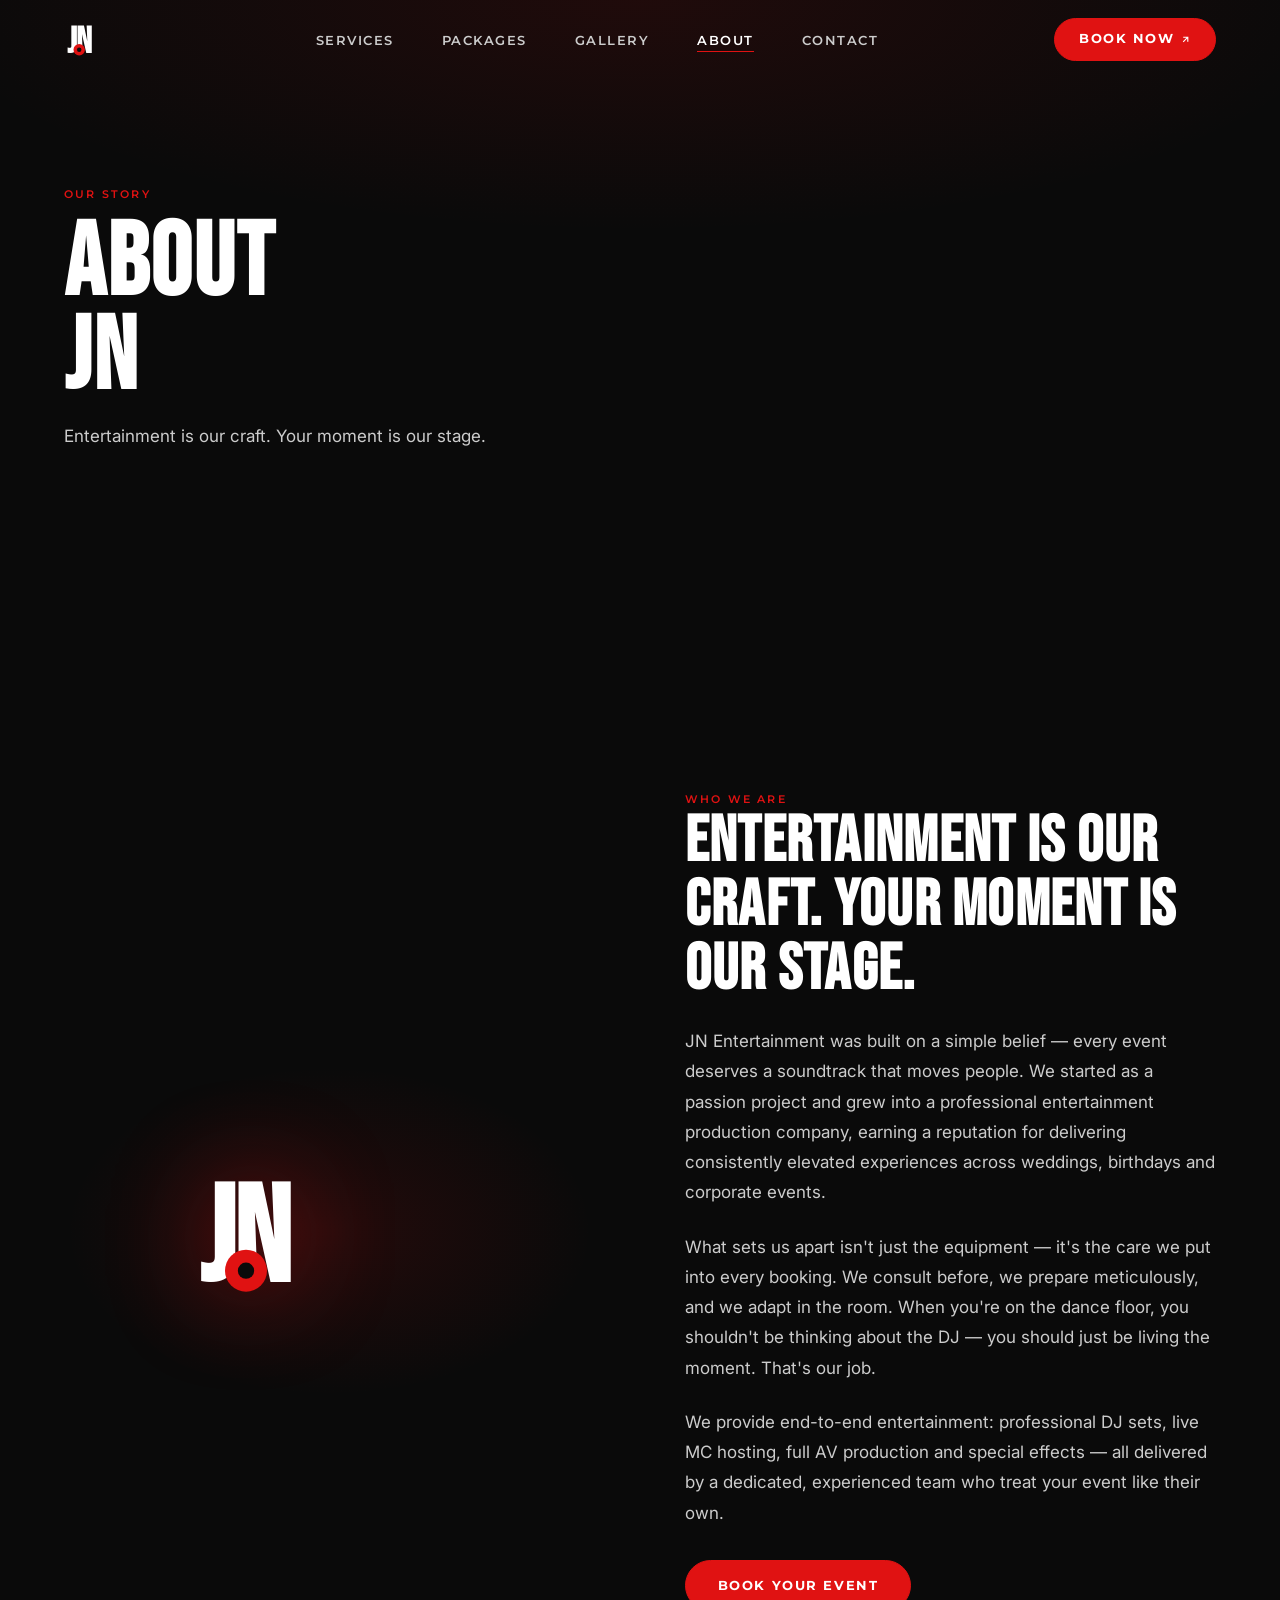
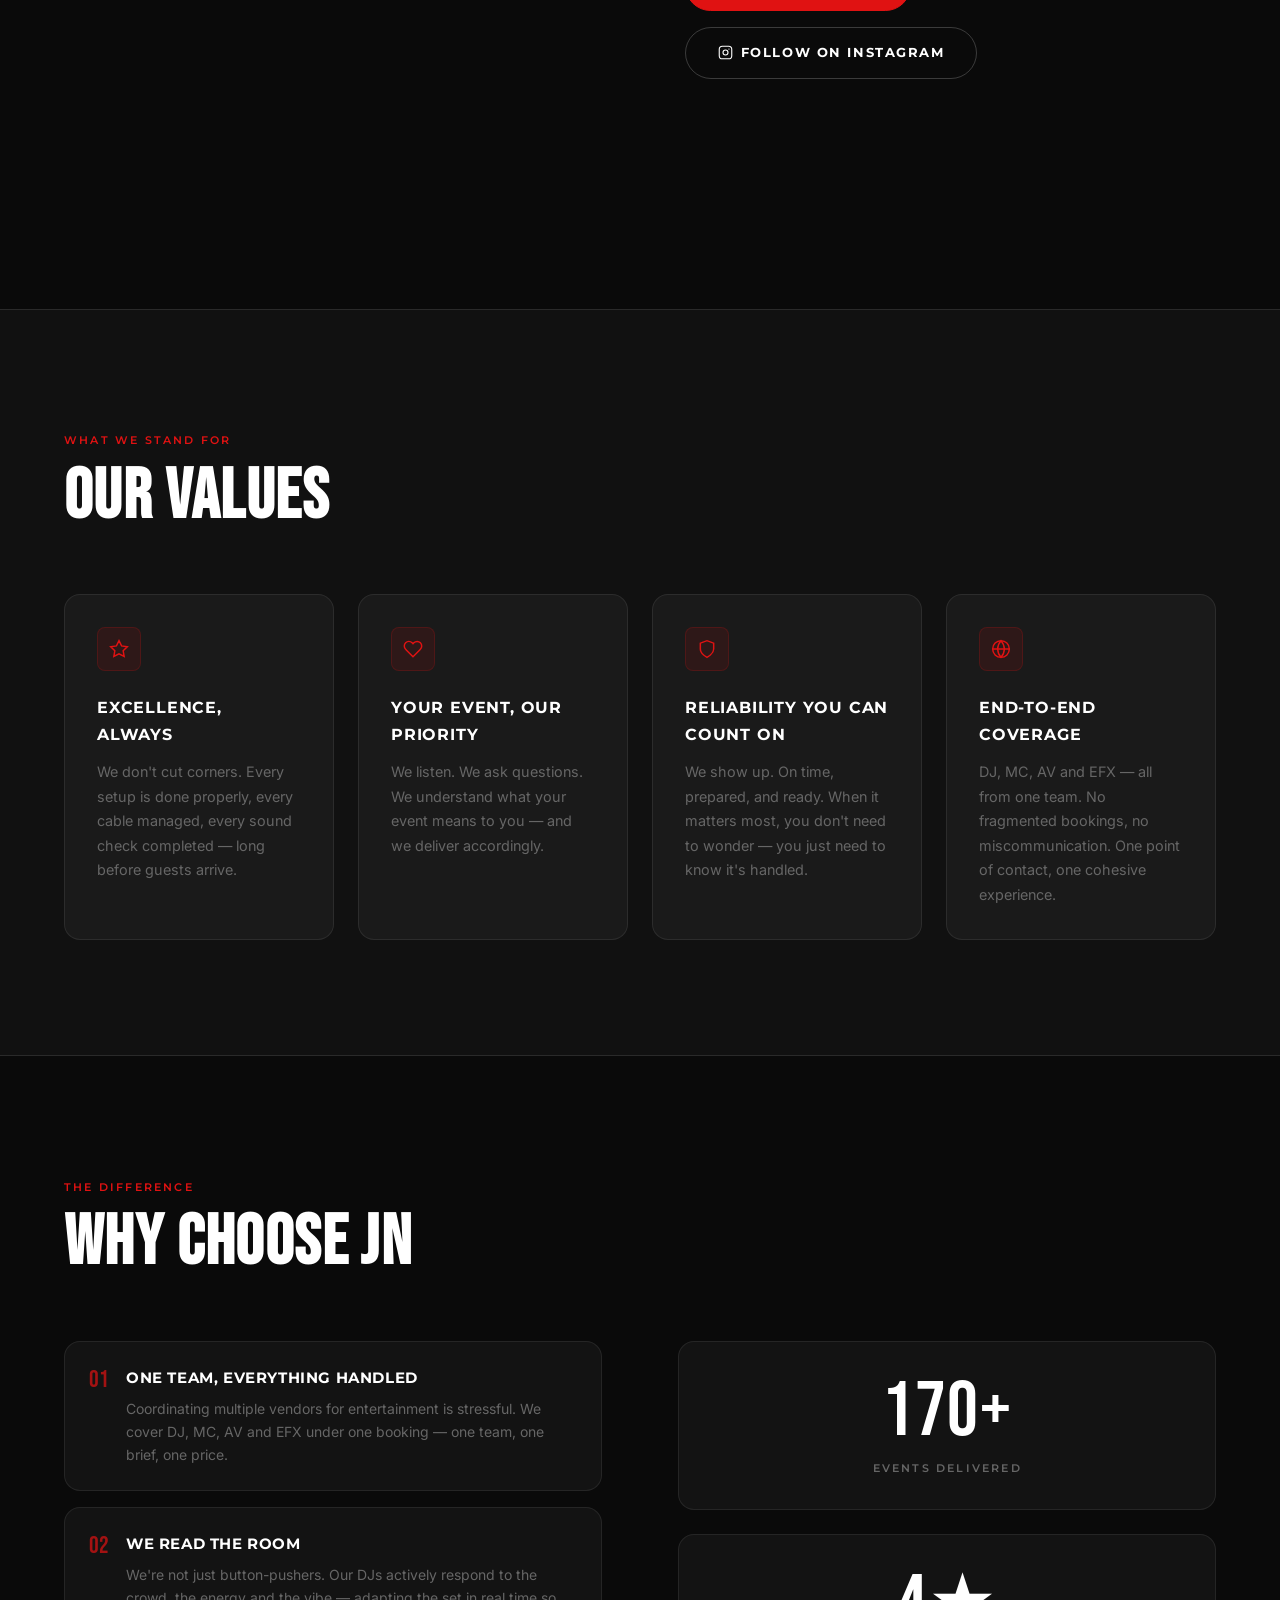
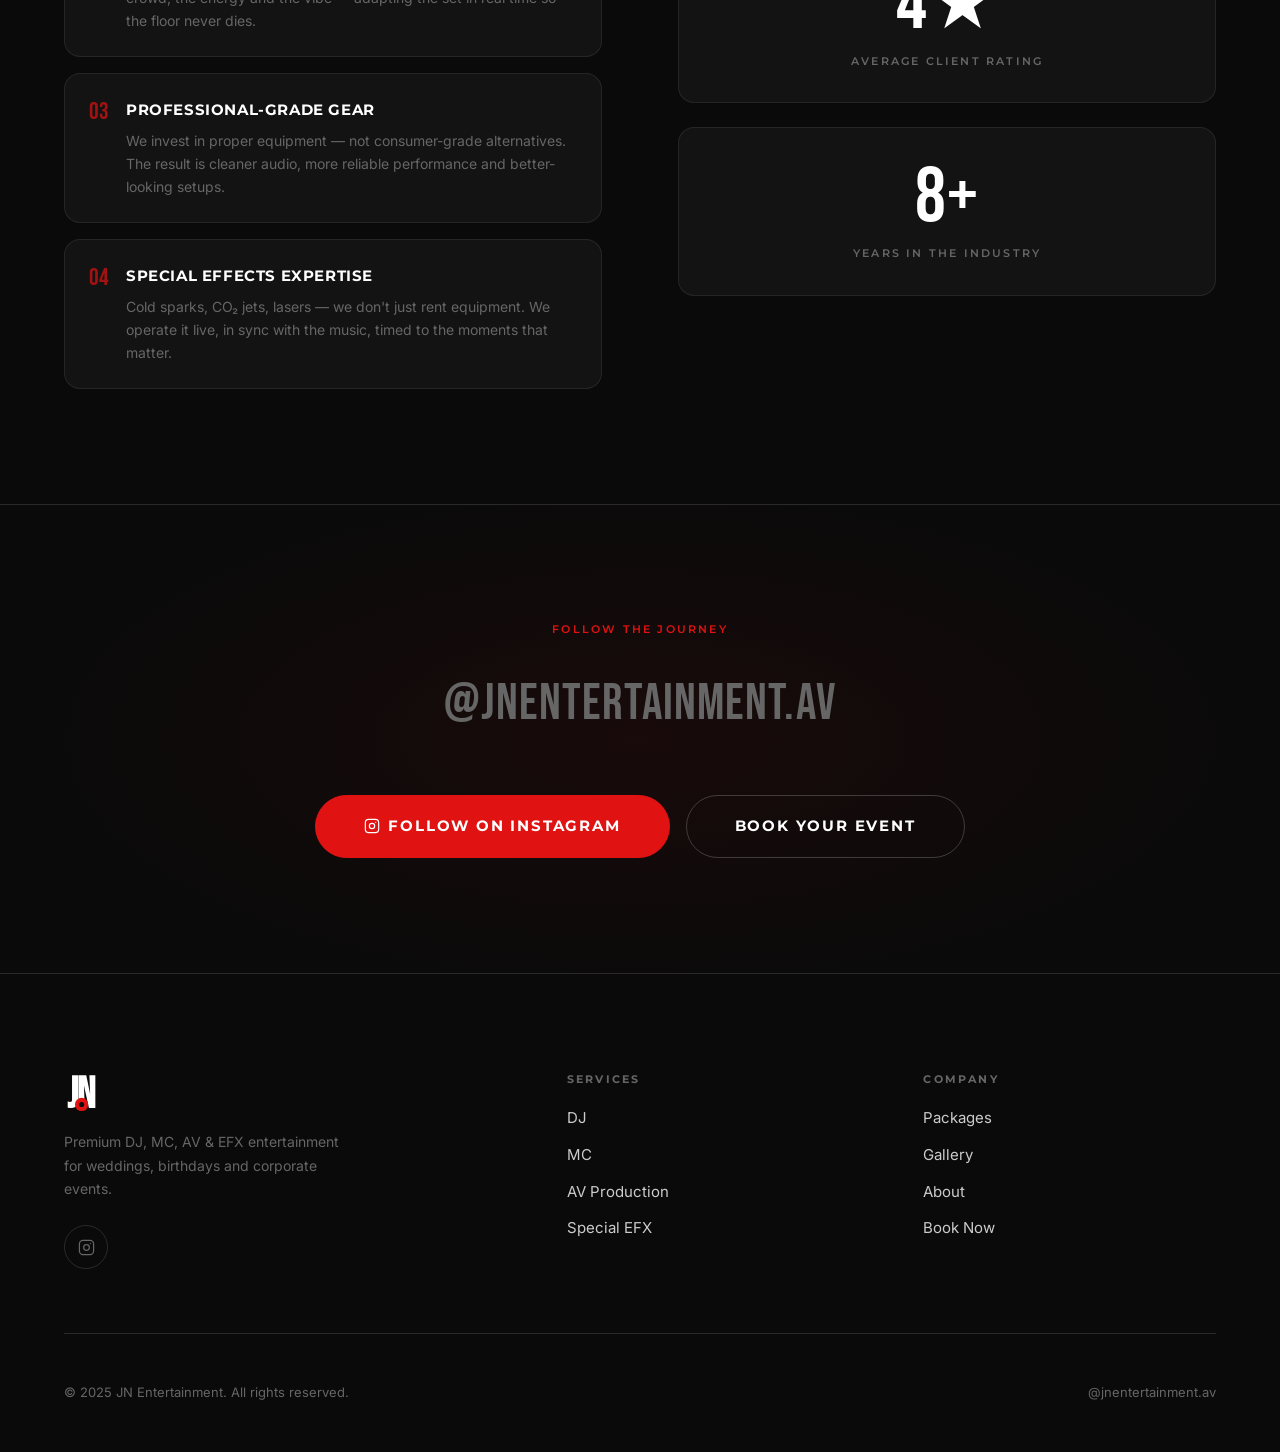
==== about.html @ a704e9c5 "feat: rebuild as multi-page site with shared design system Replaced single-file approach with a prop" ====
<!DOCTYPE html>
<html lang="en">
<head>
  <meta charset="UTF-8">
  <meta name="viewport" content="width=device-width, initial-scale=1.0">
  <title>About — JN Entertainment</title>
  <meta name="description" content="JN Entertainment — our story, our craft, and why we do what we do. Premium event entertainment built on passion and precision.">
  <link rel="preconnect" href="https://fonts.googleapis.com">
  <link rel="preconnect" href="https://fonts.gstatic.com" crossorigin>
  <link href="https://fonts.googleapis.com/css2?family=Bebas+Neue&family=Montserrat:wght@400;600;700;800&family=Inter:wght@400;500&display=swap" rel="stylesheet">
  <link rel="stylesheet" href="css/main.css">
  <style>
    /* ── Brand story ─────────────────────────────────────────── */
    .brand-story {
      display: grid;
      grid-template-columns: 1fr;
      gap: clamp(48px, 7vw, 100px);
      align-items: center;
      padding-block: var(--section-py);
    }

    @media (min-width: 900px) {
      .brand-story { grid-template-columns: 1fr 1fr; }
    }

    .brand-logo-wrap {
      position: relative;
      display: flex;
      align-items: center;
      justify-content: center;
      padding: var(--sp-9);
    }

    .brand-logo-glow {
      position: absolute;
      inset: 0;
      border-radius: var(--r-xl);
      background: radial-gradient(ellipse at center, rgba(224,18,18,0.12) 0%, transparent 70%);
      animation: brand-glow-pulse 3s ease-in-out infinite;
    }

    @keyframes brand-glow-pulse {
      0%, 100% { opacity: 0.6; transform: scale(1); }
      50%       { opacity: 1;   transform: scale(1.05); }
    }

    .brand-logo-img {
      position: relative;
      width: clamp(160px, 30vw, 280px);
      height: auto;
      filter: drop-shadow(0 0 50px rgba(224,18,18,0.45));
      animation: logo-glow 3s ease-in-out infinite;
    }

    @keyframes logo-glow {
      0%, 100% { filter: drop-shadow(0 0 40px rgba(224,18,18,0.4)); }
      50%       { filter: drop-shadow(0 0 70px rgba(224,18,18,0.65)); }
    }

    .brand-copy h2 {
      font-family: var(--font-display);
      font-size: clamp(2.5rem, 5vw, 4rem);
      letter-spacing: 0.02em;
      text-transform: uppercase;
      color: var(--c-white);
      line-height: 1;
      margin-bottom: var(--sp-5);
    }

    .brand-copy p {
      font-size: 1.0625rem;
      color: var(--c-grey-1);
      line-height: 1.78;
      margin-bottom: var(--sp-5);
    }

    /* ── Values ──────────────────────────────────────────────── */
    .values-section {
      background: var(--c-surface);
      border-block: 1px solid var(--c-border);
      padding-block: var(--section-py);
    }

    .values-grid {
      display: grid;
      grid-template-columns: 1fr;
      gap: var(--sp-5);
      margin-top: var(--sp-8);
    }

    @media (min-width: 640px)  { .values-grid { grid-template-columns: repeat(2, 1fr); } }
    @media (min-width: 1024px) { .values-grid { grid-template-columns: repeat(4, 1fr); } }

    .value-card {
      padding: var(--sp-6);
      border-radius: var(--r-lg);
      border: 1px solid var(--glass-border);
      background: var(--glass-bg);
      position: relative;
      overflow: hidden;
      transition:
        transform    230ms var(--ease-out),
        border-color 200ms ease-out,
        box-shadow   230ms ease-out;
    }

    @media (hover: hover) and (pointer: fine) {
      .value-card:hover {
        transform: translateY(-5px);
        border-color: rgba(224,18,18,0.2);
        box-shadow: 0 0 28px rgba(224,18,18,0.1), var(--shadow-card);
      }
    }

    .value-icon {
      width: 44px;
      height: 44px;
      border-radius: var(--r-md);
      background: rgba(224,18,18,0.1);
      border: 1px solid rgba(224,18,18,0.18);
      display: flex;
      align-items: center;
      justify-content: center;
      color: var(--c-primary);
      margin-bottom: var(--sp-5);
    }

    .value-title {
      font-family: var(--font-heading);
      font-size: 1rem;
      font-weight: 700;
      color: var(--c-white);
      margin-bottom: var(--sp-3);
      text-transform: uppercase;
      letter-spacing: 0.05em;
    }

    .value-desc {
      font-size: 0.9rem;
      color: var(--c-grey-2);
      line-height: 1.7;
    }

    /* ── Why JN ──────────────────────────────────────────────── */
    .why-section {
      padding-block: var(--section-py);
    }

    .why-layout {
      display: grid;
      grid-template-columns: 1fr;
      gap: clamp(40px, 6vw, 80px);
      margin-top: var(--sp-8);
      align-items: start;
    }

    @media (min-width: 900px) { .why-layout { grid-template-columns: 1fr 1fr; } }

    .why-list {
      display: flex;
      flex-direction: column;
      gap: var(--sp-4);
    }

    .why-item {
      display: flex;
      gap: var(--sp-4);
      padding: var(--sp-5);
      border-radius: var(--r-lg);
      background: var(--glass-bg);
      border: 1px solid var(--glass-border);
      align-items: flex-start;
      transition: border-color 200ms ease-out;
    }

    @media (hover: hover) and (pointer: fine) {
      .why-item:hover { border-color: rgba(224,18,18,0.2); }
    }

    .why-num {
      font-family: var(--font-display);
      font-size: 1.5rem;
      letter-spacing: 0.02em;
      color: var(--c-primary);
      opacity: 0.7;
      flex-shrink: 0;
      line-height: 1;
      margin-top: 2px;
    }

    .why-text h4 {
      font-family: var(--font-heading);
      font-size: 0.9375rem;
      font-weight: 700;
      color: var(--c-white);
      margin-bottom: 6px;
      text-transform: uppercase;
      letter-spacing: 0.04em;
    }

    .why-text p {
      font-size: 0.875rem;
      color: var(--c-grey-2);
      line-height: 1.65;
    }

    .why-stat-block {
      display: flex;
      flex-direction: column;
      gap: var(--sp-5);
    }

    .why-stat {
      padding: var(--sp-6) var(--sp-6);
      border-radius: var(--r-lg);
      background: var(--glass-bg);
      border: 1px solid var(--glass-border);
      text-align: center;
    }

    .why-stat-num {
      font-family: var(--font-display);
      font-size: clamp(3rem, 6vw, 5rem);
      letter-spacing: 0.02em;
      color: var(--c-white);
      line-height: 1;
      display: block;
    }

    .why-stat-label {
      font-family: var(--font-heading);
      font-size: 0.6875rem;
      font-weight: 600;
      letter-spacing: 0.2em;
      text-transform: uppercase;
      color: var(--c-grey-2);
      margin-top: 8px;
      display: block;
    }

    /* ── Instagram CTA ───────────────────────────────────────── */
    .ig-section {
      position: relative;
      overflow: hidden;
      padding-block: clamp(72px, 9vw, 120px);
      text-align: center;
      border-top: 1px solid var(--c-border);
    }

    .ig-section::before {
      content: '';
      position: absolute;
      inset: 0;
      background: radial-gradient(ellipse 70% 80% at 50% 50%, rgba(224,18,18,0.07) 0%, transparent 70%);
    }

    .ig-handle {
      font-family: var(--font-display);
      font-size: clamp(2rem, 4vw, 3.5rem);
      letter-spacing: 0.02em;
      color: var(--c-grey-2);
      transition: color 200ms ease-out;
      text-decoration: none;
      display: inline-block;
      margin-bottom: var(--sp-7);
    }

    .ig-handle:hover { color: var(--c-white); }
  </style>
</head>
<body>

<nav id="navbar" aria-label="Main navigation">
  <div class="nav-inner">
    <a href="index.html" class="nav-logo" aria-label="JN Entertainment — home">
      <img src="logo.jpg" alt="JN Entertainment" height="38" onerror="this.style.display='none';this.nextElementSibling.style.display='block'">
      <svg class="logo-svg" style="display:none;height:38px;width:auto" viewBox="0 0 120 60" aria-hidden="true">
        <text x="4" y="52" font-family="'Bebas Neue',Impact,'Arial Black',sans-serif" font-size="58" font-weight="900" fill="#fff" letter-spacing="-1">JN</text>
        <circle cx="24" cy="47" r="9" fill="#E01212"/><circle cx="24" cy="47" r="3.5" fill="#0A0A0A"/>
      </svg>
    </a>
    <ul class="nav-links" role="list">
      <li><a href="services.html">Services</a></li>
      <li><a href="packages.html">Packages</a></li>
      <li><a href="gallery.html">Gallery</a></li>
      <li><a href="about.html">About</a></li>
      <li><a href="contact.html">Contact</a></li>
    </ul>
    <a href="contact.html" class="nav-cta">Book Now <svg width="11" height="11" viewBox="0 0 24 24" fill="none" stroke="currentColor" stroke-width="2.5" aria-hidden="true"><path d="M7 17L17 7M7 7h10v10"/></svg></a>
    <button id="hamburger" class="hamburger" aria-expanded="false" aria-controls="mobile-menu" aria-label="Toggle navigation menu">
      <span></span><span></span><span></span>
    </button>
  </div>
</nav>

<div id="mobile-menu" role="dialog" aria-modal="true" aria-label="Navigation menu">
  <nav class="mobile-nav-links">
    <a href="index.html">Home</a>
    <a href="services.html">Services</a>
    <a href="packages.html">Packages</a>
    <a href="gallery.html">Gallery</a>
    <a href="about.html">About</a>
    <a href="contact.html">Contact</a>
  </nav>
  <div class="mobile-menu-footer">
    <a href="https://www.instagram.com/jnentertainment.av/" target="_blank" rel="noopener noreferrer" class="social-btn" aria-label="Instagram">
      <svg width="18" height="18" viewBox="0 0 24 24" fill="none" stroke="currentColor" stroke-width="1.75" aria-hidden="true"><rect x="2" y="2" width="20" height="20" rx="5" ry="5"/><circle cx="12" cy="12" r="4"/><circle cx="17.5" cy="6.5" r="1" fill="currentColor" stroke="none"/></svg>
    </a>
  </div>
</div>

<main>

<header class="page-hero">
  <div class="container">
    <span class="t-label reveal">Our Story</span>
    <h1 class="page-hero-title reveal" data-delay="60">About<br>JN</h1>
    <p class="section-sub reveal" data-delay="130">Entertainment is our craft. Your moment is our stage.</p>
  </div>
</header>

<!-- ── Brand story ───────────────────────────────────────────────── -->
<section>
  <div class="container">
    <div class="brand-story">
      <div class="brand-logo-wrap reveal">
        <div class="brand-logo-glow" aria-hidden="true"></div>
        <img class="brand-logo-img"
          src="logo.jpg"
          alt="JN Entertainment logo"
          onerror="this.style.display='none';this.nextElementSibling.style.display='block'">
        <svg style="display:none;width:clamp(160px,30vw,280px);height:auto;filter:drop-shadow(0 0 50px rgba(224,18,18,0.45))" viewBox="0 0 120 60" aria-label="JN Entertainment logo">
          <text x="4" y="52" font-family="'Bebas Neue',Impact,'Arial Black',sans-serif" font-size="58" font-weight="900" fill="#fff" letter-spacing="-1">JN</text>
          <circle cx="24" cy="47" r="9" fill="#E01212"/><circle cx="24" cy="47" r="3.5" fill="#0A0A0A"/>
        </svg>
      </div>

      <div class="brand-copy reveal" data-delay="80">
        <span class="t-label">Who We Are</span>
        <h2>Entertainment is Our Craft. Your Moment is Our Stage.</h2>
        <p>JN Entertainment was built on a simple belief — every event deserves a soundtrack that moves people. We started as a passion project and grew into a professional entertainment production company, earning a reputation for delivering consistently elevated experiences across weddings, birthdays and corporate events.</p>
        <p>What sets us apart isn't just the equipment — it's the care we put into every booking. We consult before, we prepare meticulously, and we adapt in the room. When you're on the dance floor, you shouldn't be thinking about the DJ — you should just be living the moment. That's our job.</p>
        <p>We provide end-to-end entertainment: professional DJ sets, live MC hosting, full AV production and special effects — all delivered by a dedicated, experienced team who treat your event like their own.</p>

        <div class="btn-group" style="margin-top:var(--sp-6)">
          <a href="contact.html" class="btn btn--primary">Book Your Event</a>
          <a href="https://www.instagram.com/jnentertainment.av/" target="_blank" rel="noopener noreferrer" class="btn btn--ghost">
            <svg width="15" height="15" viewBox="0 0 24 24" fill="none" stroke="currentColor" stroke-width="1.75" aria-hidden="true"><rect x="2" y="2" width="20" height="20" rx="5" ry="5"/><circle cx="12" cy="12" r="4"/><circle cx="17.5" cy="6.5" r="1" fill="currentColor" stroke="none"/></svg>
            Follow on Instagram
          </a>
        </div>
      </div>
    </div>
  </div>
</section>

<!-- ── Values ────────────────────────────────────────────────────── -->
<section class="values-section" aria-labelledby="h-values">
  <div class="container">
    <div class="reveal">
      <span class="t-label">What We Stand For</span>
      <h2 class="section-title" id="h-values">Our Values</h2>
    </div>

    <div class="values-grid">
      <div class="value-card reveal" data-delay="0">
        <div class="value-icon" aria-hidden="true">
          <svg width="20" height="20" viewBox="0 0 24 24" fill="none" stroke="currentColor" stroke-width="1.75"><polygon points="12 2 15.09 8.26 22 9.27 17 14.14 18.18 21.02 12 17.77 5.82 21.02 7 14.14 2 9.27 8.91 8.26 12 2"/></svg>
        </div>
        <div class="value-title">Excellence, Always</div>
        <p class="value-desc">We don't cut corners. Every setup is done properly, every cable managed, every sound check completed — long before guests arrive.</p>
      </div>

      <div class="value-card reveal" data-delay="60">
        <div class="value-icon" aria-hidden="true">
          <svg width="20" height="20" viewBox="0 0 24 24" fill="none" stroke="currentColor" stroke-width="1.75"><path d="M20.84 4.61a5.5 5.5 0 0 0-7.78 0L12 5.67l-1.06-1.06a5.5 5.5 0 0 0-7.78 7.78l1.06 1.06L12 21.23l7.78-7.78 1.06-1.06a5.5 5.5 0 0 0 0-7.78z"/></svg>
        </div>
        <div class="value-title">Your Event, Our Priority</div>
        <p class="value-desc">We listen. We ask questions. We understand what your event means to you — and we deliver accordingly.</p>
      </div>

      <div class="value-card reveal" data-delay="120">
        <div class="value-icon" aria-hidden="true">
          <svg width="20" height="20" viewBox="0 0 24 24" fill="none" stroke="currentColor" stroke-width="1.75"><path d="M12 22s8-4 8-10V5l-8-3-8 3v7c0 6 8 10 8 10z"/></svg>
        </div>
        <div class="value-title">Reliability You Can Count On</div>
        <p class="value-desc">We show up. On time, prepared, and ready. When it matters most, you don't need to wonder — you just need to know it's handled.</p>
      </div>

      <div class="value-card reveal" data-delay="180">
        <div class="value-icon" aria-hidden="true">
          <svg width="20" height="20" viewBox="0 0 24 24" fill="none" stroke="currentColor" stroke-width="1.75"><circle cx="12" cy="12" r="10"/><line x1="2" y1="12" x2="22" y2="12"/><path d="M12 2a15.3 15.3 0 0 1 4 10 15.3 15.3 0 0 1-4 10 15.3 15.3 0 0 1-4-10 15.3 15.3 0 0 1 4-10z"/></svg>
        </div>
        <div class="value-title">End-to-End Coverage</div>
        <p class="value-desc">DJ, MC, AV and EFX — all from one team. No fragmented bookings, no miscommunication. One point of contact, one cohesive experience.</p>
      </div>
    </div>
  </div>
</section>

<!-- ── Why JN ─────────────────────────────────────────────────────── -->
<section class="why-section" aria-labelledby="h-why">
  <div class="container">
    <div class="reveal">
      <span class="t-label">The Difference</span>
      <h2 class="section-title" id="h-why">Why Choose JN</h2>
    </div>

    <div class="why-layout">
      <div class="why-list">
        <div class="why-item reveal" data-delay="0">
          <div class="why-num" aria-hidden="true">01</div>
          <div class="why-text">
            <h4>One Team, Everything Handled</h4>
            <p>Coordinating multiple vendors for entertainment is stressful. We cover DJ, MC, AV and EFX under one booking — one team, one brief, one price.</p>
          </div>
        </div>

        <div class="why-item reveal" data-delay="60">
          <div class="why-num" aria-hidden="true">02</div>
          <div class="why-text">
            <h4>We Read the Room</h4>
            <p>We're not just button-pushers. Our DJs actively respond to the crowd, the energy and the vibe — adapting the set in real time so the floor never dies.</p>
          </div>
        </div>

        <div class="why-item reveal" data-delay="120">
          <div class="why-num" aria-hidden="true">03</div>
          <div class="why-text">
            <h4>Professional-Grade Gear</h4>
            <p>We invest in proper equipment — not consumer-grade alternatives. The result is cleaner audio, more reliable performance and better-looking setups.</p>
          </div>
        </div>

        <div class="why-item reveal" data-delay="180">
          <div class="why-num" aria-hidden="true">04</div>
          <div class="why-text">
            <h4>Special Effects Expertise</h4>
            <p>Cold sparks, CO₂ jets, lasers — we don't just rent equipment. We operate it live, in sync with the music, timed to the moments that matter.</p>
          </div>
        </div>
      </div>

      <div class="why-stat-block reveal" data-delay="100">
        <div class="why-stat">
          <span class="why-stat-num" data-count="200" data-suffix="+">200+</span>
          <span class="why-stat-label">Events Delivered</span>
        </div>
        <div class="why-stat">
          <span class="why-stat-num" data-count="5" data-suffix="★">5★</span>
          <span class="why-stat-label">Average Client Rating</span>
        </div>
        <div class="why-stat">
          <span class="why-stat-num" data-count="10" data-suffix="+">10+</span>
          <span class="why-stat-label">Years in the Industry</span>
        </div>
      </div>
    </div>
  </div>
</section>

<!-- ── Instagram CTA ─────────────────────────────────────────────── -->
<section class="ig-section" aria-labelledby="h-ig">
  <div class="container">
    <p class="t-label reveal" style="display:block;text-align:center;margin-bottom:var(--sp-5)">Follow the Journey</p>
    <a href="https://www.instagram.com/jnentertainment.av/" target="_blank" rel="noopener noreferrer" class="ig-handle reveal" data-delay="80" aria-label="Follow JN Entertainment on Instagram">
      @jnentertainment.av
    </a>
    <div class="btn-group reveal" data-delay="160" style="justify-content:center">
      <a href="https://www.instagram.com/jnentertainment.av/" target="_blank" rel="noopener noreferrer" class="btn btn--primary btn--lg">
        <svg width="16" height="16" viewBox="0 0 24 24" fill="none" stroke="currentColor" stroke-width="1.75" aria-hidden="true"><rect x="2" y="2" width="20" height="20" rx="5" ry="5"/><circle cx="12" cy="12" r="4"/><circle cx="17.5" cy="6.5" r="1" fill="currentColor" stroke="none"/></svg>
        Follow on Instagram
      </a>
      <a href="contact.html" class="btn btn--ghost btn--lg">Book Your Event</a>
    </div>
  </div>
</section>

</main>

<footer id="footer">
  <div class="footer-inner">
    <div class="footer-grid">
      <div class="footer-brand">
        <div class="footer-logo">
          <img src="logo.jpg" alt="JN Entertainment" height="44" onerror="this.style.display='none';this.nextElementSibling.style.display='block'">
          <svg class="logo-svg" style="display:none;height:44px;width:auto" viewBox="0 0 120 60" aria-hidden="true">
            <text x="4" y="52" font-family="'Bebas Neue',Impact,'Arial Black',sans-serif" font-size="58" font-weight="900" fill="#fff" letter-spacing="-1">JN</text>
            <circle cx="24" cy="47" r="9" fill="#E01212"/><circle cx="24" cy="47" r="3.5" fill="#0A0A0A"/>
          </svg>
        </div>
        <p>Premium DJ, MC, AV &amp; EFX entertainment for weddings, birthdays and corporate events.</p>
        <div class="social-links">
          <a href="https://www.instagram.com/jnentertainment.av/" target="_blank" rel="noopener noreferrer" class="social-btn" aria-label="Instagram"><svg width="17" height="17" viewBox="0 0 24 24" fill="none" stroke="currentColor" stroke-width="1.75" aria-hidden="true"><rect x="2" y="2" width="20" height="20" rx="5" ry="5"/><circle cx="12" cy="12" r="4"/><circle cx="17.5" cy="6.5" r="1" fill="currentColor" stroke="none"/></svg></a>
        </div>
      </div>
      <nav class="footer-col" aria-label="Services links"><h4>Services</h4><ul><li><a href="services.html">DJ</a></li><li><a href="services.html">MC</a></li><li><a href="services.html">AV Production</a></li><li><a href="services.html">Special EFX</a></li></ul></nav>
      <nav class="footer-col" aria-label="Company links"><h4>Company</h4><ul><li><a href="packages.html">Packages</a></li><li><a href="gallery.html">Gallery</a></li><li><a href="about.html">About</a></li><li><a href="contact.html">Book Now</a></li></ul></nav>
    </div>
    <div class="footer-bottom">
      <p class="footer-copyright">&copy; 2025 JN Entertainment. All rights reserved.</p>
      <a href="https://www.instagram.com/jnentertainment.av/" target="_blank" rel="noopener noreferrer" class="footer-copyright" style="color:var(--c-grey-2);transition:color 150ms ease-out" onmouseover="this.style.color='var(--c-white)'" onmouseout="this.style.color='var(--c-grey-2)'">@jnentertainment.av</a>
    </div>
  </div>
</footer>

<script src="https://unpkg.com/lucide@latest/dist/umd/lucide.js"></script>
<script src="js/main.js"></script>
</body>
</html>
---- css/main.css ----
/* ================================================================
   JN Entertainment — Shared Design System
   ================================================================ */

/* ── Custom Properties ─────────────────────────────────────────── */
:root {
  --c-bg:           #0A0A0A;
  --c-surface:      #111111;
  --c-surface-2:    #1A1A1A;
  --c-primary:      #E01212;
  --c-primary-dim:  #9B0D0D;
  --c-white:        #FFFFFF;
  --c-grey-1:       #CCCCCC;
  --c-grey-2:       #666666;
  --c-border:       #2A2A2A;

  --font-display: 'Bebas Neue', sans-serif;
  --font-heading: 'Montserrat', sans-serif;
  --font-body:    'Inter', sans-serif;

  --sp-1:  4px;
  --sp-2:  8px;
  --sp-3:  12px;
  --sp-4:  16px;
  --sp-5:  24px;
  --sp-6:  32px;
  --sp-7:  48px;
  --sp-8:  64px;
  --sp-9:  96px;
  --sp-10: 128px;

  --section-py:    clamp(72px, 9vw, 130px);
  --container-max: 1280px;
  --container-px:  clamp(20px, 5vw, 80px);

  --ease-out:    cubic-bezier(0.23, 1, 0.32, 1);
  --ease-in-out: cubic-bezier(0.77, 0, 0.175, 1);
  --ease-drawer: cubic-bezier(0.32, 0.72, 0, 1);

  --r-sm:   4px;
  --r-md:   8px;
  --r-lg:   16px;
  --r-xl:   24px;
  --r-full: 9999px;

  --glass-bg:     rgba(255,255,255,0.04);
  --glass-border: rgba(255,255,255,0.08);

  --glow:        0 0 48px rgba(224,18,18,0.22);
  --glow-strong: 0 0 80px rgba(224,18,18,0.4);
  --shadow-card: 0 8px 40px rgba(0,0,0,0.55);
}

/* ── Reset ─────────────────────────────────────────────────────── */
*, *::before, *::after { box-sizing: border-box; margin: 0; padding: 0; }
html { scroll-behavior: smooth; -webkit-text-size-adjust: 100%; }
body {
  background-color: var(--c-bg);
  color: var(--c-grey-1);
  font-family: var(--font-body);
  font-size: 1rem;
  line-height: 1.65;
  overflow-x: hidden;
  -webkit-font-smoothing: antialiased;
  -moz-osx-font-smoothing: grayscale;
}
img, video { display: block; max-width: 100%; }
a { color: inherit; text-decoration: none; }
button { background: none; border: none; cursor: pointer; font: inherit; color: inherit; }
ul, ol { list-style: none; }
input, textarea, select { font: inherit; color: inherit; }
svg { display: block; }

/* ── Layout ────────────────────────────────────────────────────── */
.container {
  max-width: var(--container-max);
  margin-inline: auto;
  padding-inline: var(--container-px);
}

section { padding-block: var(--section-py); }

/* ── Typography helpers ─────────────────────────────────────────── */
.t-label {
  font-family: var(--font-heading);
  font-size: 0.6875rem;
  font-weight: 600;
  letter-spacing: 0.2em;
  text-transform: uppercase;
  color: var(--c-primary);
}

.section-title {
  font-family: var(--font-display);
  font-size: clamp(2.75rem, 5.5vw, 4.5rem);
  letter-spacing: 0.02em;
  text-transform: uppercase;
  color: var(--c-white);
  line-height: 0.95;
  margin-top: var(--sp-3);
}

.section-sub {
  font-size: 1.0625rem;
  color: var(--c-grey-1);
  line-height: 1.7;
  margin-top: var(--sp-4);
  max-width: 560px;
}

.section-sub--center { margin-inline: auto; text-align: center; }

/* ── Red accent line ────────────────────────────────────────────── */
.red-line {
  display: block;
  width: 36px;
  height: 3px;
  background: var(--c-primary);
  border-radius: 2px;
  margin-bottom: var(--sp-4);
}

/* ── Divider ────────────────────────────────────────────────────── */
.divider {
  height: 1px;
  background: linear-gradient(90deg, transparent 0%, var(--c-border) 20%, var(--c-border) 80%, transparent 100%);
  margin-block: var(--sp-7);
}

/* ── Buttons ────────────────────────────────────────────────────── */
.btn {
  display: inline-flex;
  align-items: center;
  justify-content: center;
  gap: var(--sp-2);
  font-family: var(--font-heading);
  font-size: 0.8125rem;
  font-weight: 700;
  letter-spacing: 0.12em;
  text-transform: uppercase;
  padding: 14px 32px;
  border-radius: var(--r-full);
  border: 1px solid transparent;
  cursor: pointer;
  -webkit-tap-highlight-color: transparent;
  touch-action: manipulation;
  white-space: nowrap;
  min-height: 48px;
  transition:
    transform      150ms ease-out,
    background     180ms ease-out,
    color          180ms ease-out,
    border-color   180ms ease-out,
    box-shadow     180ms ease-out;
}

.btn:hover  { transform: scale(1.035); }
.btn:active { transform: scale(0.965); }
.btn:focus-visible { outline: 2px solid var(--c-primary); outline-offset: 3px; }

.btn--primary {
  background: var(--c-primary);
  color: var(--c-white);
  border-color: var(--c-primary);
}
.btn--primary:hover { background: var(--c-primary-dim); border-color: var(--c-primary-dim); }

.btn--ghost {
  background: transparent;
  color: var(--c-white);
  border-color: rgba(255,255,255,0.2);
}
.btn--ghost:hover { border-color: rgba(255,255,255,0.6); background: rgba(255,255,255,0.05); }

.btn--outline-red {
  background: transparent;
  color: var(--c-primary);
  border-color: var(--c-primary);
}
.btn--outline-red:hover { background: var(--c-primary); color: var(--c-white); }

.btn--lg { padding: 18px 48px; font-size: 0.9375rem; min-height: 56px; }

.btn-group {
  display: flex;
  flex-wrap: wrap;
  gap: var(--sp-4);
  align-items: center;
}

/* ── Glass card ─────────────────────────────────────────────────── */
.card-glass {
  background: var(--glass-bg);
  backdrop-filter: blur(12px);
  -webkit-backdrop-filter: blur(12px);
  border: 1px solid var(--glass-border);
  border-radius: var(--r-lg);
}

/* ── Navbar ─────────────────────────────────────────────────────── */
#navbar {
  position: fixed;
  top: 0; left: 0; right: 0;
  z-index: 50;
  transition:
    background    220ms ease-out,
    border-color  220ms ease-out,
    backdrop-filter 220ms ease-out;
  border-bottom: 1px solid transparent;
}

#navbar.scrolled {
  background: rgba(10,10,10,0.9);
  backdrop-filter: blur(20px);
  -webkit-backdrop-filter: blur(20px);
  border-color: var(--c-border);
}

.nav-inner {
  display: flex;
  align-items: center;
  justify-content: space-between;
  max-width: var(--container-max);
  margin-inline: auto;
  padding: 18px var(--container-px);
  gap: var(--sp-6);
}

.nav-logo {
  display: flex;
  align-items: center;
  flex-shrink: 0;
}
.nav-logo img,
.nav-logo .logo-svg {
  height: 38px;
  width: auto;
  object-fit: contain;
}

.nav-links {
  display: none;
  align-items: center;
  gap: var(--sp-7);
}

.nav-links a {
  font-family: var(--font-heading);
  font-size: 0.78125rem;
  font-weight: 600;
  letter-spacing: 0.12em;
  text-transform: uppercase;
  color: var(--c-grey-1);
  position: relative;
  padding-bottom: 2px;
  transition: color 160ms ease-out;
}

.nav-links a::after {
  content: '';
  position: absolute;
  bottom: -2px; left: 0; right: 0;
  height: 1px;
  background: var(--c-primary);
  transform: scaleX(0);
  transform-origin: left center;
  transition: transform 220ms var(--ease-out);
}

.nav-links a:hover,
.nav-links a.active { color: var(--c-white); }
.nav-links a:hover::after,
.nav-links a.active::after { transform: scaleX(1); }

.nav-cta {
  font-family: var(--font-heading);
  font-size: 0.78125rem;
  font-weight: 700;
  letter-spacing: 0.12em;
  text-transform: uppercase;
  color: var(--c-white);
  background: var(--c-primary);
  padding: 10px 24px;
  border-radius: var(--r-full);
  border: 1px solid var(--c-primary);
  transition:
    background   180ms ease-out,
    border-color 180ms ease-out,
    transform    150ms ease-out;
  min-height: 40px;
  display: inline-flex;
  align-items: center;
  gap: 6px;
}
.nav-cta:hover  { background: var(--c-primary-dim); border-color: var(--c-primary-dim); transform: scale(1.035); }
.nav-cta:active { transform: scale(0.965); }
.nav-cta:focus-visible { outline: 2px solid var(--c-primary); outline-offset: 3px; }

/* Hamburger */
.hamburger {
  display: flex;
  flex-direction: column;
  justify-content: center;
  gap: 5px;
  width: 44px;
  height: 44px;
  padding: 10px;
  cursor: pointer;
  -webkit-tap-highlight-color: transparent;
  flex-shrink: 0;
}
.hamburger:focus-visible { outline: 2px solid var(--c-primary); border-radius: var(--r-sm); }

.hamburger span {
  display: block;
  width: 22px;
  height: 1.5px;
  background: var(--c-white);
  border-radius: 1px;
  transition:
    transform 260ms var(--ease-out),
    opacity   200ms ease-out,
    width     220ms ease-out;
}

.hamburger[aria-expanded="true"] span:nth-child(1) { transform: translateY(6.5px) rotate(45deg); }
.hamburger[aria-expanded="true"] span:nth-child(2) { opacity: 0; transform: scaleX(0); }
.hamburger[aria-expanded="true"] span:nth-child(3) { transform: translateY(-6.5px) rotate(-45deg); }

/* Mobile menu */
#mobile-menu {
  position: fixed;
  inset: 0;
  z-index: 40;
  background: var(--c-bg);
  display: flex;
  flex-direction: column;
  padding: 96px var(--container-px) 60px;
  transform: translateY(-100%);
  opacity: 0;
  pointer-events: none;
  transition:
    transform 340ms var(--ease-drawer),
    opacity   300ms ease-out;
}

#mobile-menu.open {
  transform: translateY(0);
  opacity: 1;
  pointer-events: all;
}

.mobile-nav-links {
  display: flex;
  flex-direction: column;
  gap: var(--sp-3);
}

.mobile-nav-links a {
  font-family: var(--font-display);
  font-size: clamp(2.75rem, 9vw, 4.5rem);
  letter-spacing: 0.02em;
  color: var(--c-grey-2);
  opacity: 0;
  transform: translateY(24px);
  transition:
    color     160ms ease-out,
    opacity   320ms var(--ease-out),
    transform 320ms var(--ease-out);
  line-height: 1.05;
}

#mobile-menu.open .mobile-nav-links a {
  opacity: 1;
  transform: translateY(0);
}

#mobile-menu.open .mobile-nav-links a:nth-child(1) { transition-delay: 50ms; }
#mobile-menu.open .mobile-nav-links a:nth-child(2) { transition-delay: 95ms; }
#mobile-menu.open .mobile-nav-links a:nth-child(3) { transition-delay: 140ms; }
#mobile-menu.open .mobile-nav-links a:nth-child(4) { transition-delay: 185ms; }
#mobile-menu.open .mobile-nav-links a:nth-child(5) { transition-delay: 230ms; }
#mobile-menu.open .mobile-nav-links a:nth-child(6) { transition-delay: 275ms; }

.mobile-nav-links a:hover { color: var(--c-white); }
.mobile-nav-links a.active { color: var(--c-primary); }

.mobile-menu-footer {
  margin-top: auto;
  padding-top: var(--sp-6);
  display: flex;
  align-items: center;
  gap: var(--sp-5);
  border-top: 1px solid var(--c-border);
}

@media (min-width: 1024px) {
  .nav-links  { display: flex; }
  .hamburger  { display: none; }
}

/* ── Footer ─────────────────────────────────────────────────────── */
#footer {
  background: var(--c-bg);
  border-top: 1px solid var(--c-border);
  padding-block: var(--sp-9) var(--sp-7);
}

.footer-inner {
  max-width: var(--container-max);
  margin-inline: auto;
  padding-inline: var(--container-px);
}

.footer-grid {
  display: grid;
  grid-template-columns: 1fr;
  gap: var(--sp-8);
  padding-bottom: var(--sp-8);
  border-bottom: 1px solid var(--c-border);
  margin-bottom: var(--sp-7);
}

.footer-brand .footer-logo img,
.footer-brand .footer-logo .logo-svg {
  height: 44px;
  width: auto;
  object-fit: contain;
  margin-bottom: var(--sp-4);
}

.footer-brand p {
  font-size: 0.875rem;
  color: var(--c-grey-2);
  line-height: 1.7;
  max-width: 280px;
  margin-bottom: var(--sp-5);
}

.footer-col h4 {
  font-family: var(--font-heading);
  font-size: 0.6875rem;
  font-weight: 700;
  letter-spacing: 0.2em;
  text-transform: uppercase;
  color: var(--c-grey-2);
  margin-bottom: var(--sp-4);
}

.footer-col ul { display: flex; flex-direction: column; gap: 10px; }
.footer-col ul a {
  font-size: 0.9375rem;
  color: var(--c-grey-1);
  transition: color 150ms ease-out;
}
.footer-col ul a:hover { color: var(--c-white); }

.social-links { display: flex; gap: var(--sp-3); }

.social-btn {
  width: 44px;
  height: 44px;
  border-radius: var(--r-full);
  border: 1px solid var(--c-border);
  display: flex;
  align-items: center;
  justify-content: center;
  color: var(--c-grey-2);
  transition:
    border-color 180ms ease-out,
    color        180ms ease-out,
    transform    150ms ease-out,
    background   180ms ease-out;
}
.social-btn:hover {
  border-color: var(--c-primary);
  color: var(--c-primary);
  transform: scale(1.08);
  background: rgba(224,18,18,0.08);
}
.social-btn:active { transform: scale(0.94); }
.social-btn:focus-visible { outline: 2px solid var(--c-primary); outline-offset: 3px; border-radius: 50%; }

.footer-bottom {
  display: flex;
  flex-direction: column;
  gap: var(--sp-3);
  align-items: flex-start;
}

.footer-copyright {
  font-size: 0.8125rem;
  color: var(--c-grey-2);
}

@media (min-width: 640px) {
  .footer-grid { grid-template-columns: 1.5fr 1fr 1fr; }
}

@media (min-width: 768px) {
  .footer-bottom {
    flex-direction: row;
    align-items: center;
    justify-content: space-between;
  }
}

/* ── Ticker / Marquee ───────────────────────────────────────────── */
.ticker-wrap {
  overflow: hidden;
  background: var(--c-surface);
  border-block: 1px solid var(--c-border);
  padding-block: 13px;
  user-select: none;
}

.ticker-track {
  display: flex;
  gap: var(--sp-9);
  width: max-content;
  animation: marquee 36s linear infinite;
}

.ticker-track:hover { animation-play-state: paused; }

.ticker-item {
  display: flex;
  align-items: center;
  gap: var(--sp-9);
  white-space: nowrap;
}

.ticker-item span {
  font-family: var(--font-heading);
  font-size: 0.6875rem;
  font-weight: 600;
  letter-spacing: 0.2em;
  text-transform: uppercase;
  color: var(--c-grey-2);
}

.ticker-dot {
  width: 5px;
  height: 5px;
  border-radius: 50%;
  background: var(--c-primary);
  flex-shrink: 0;
}

@keyframes marquee {
  from { transform: translateX(0); }
  to   { transform: translateX(-50%); }
}

/* ── Page hero (non-home pages) ─────────────────────────────────── */
.page-hero {
  position: relative;
  padding-top: clamp(110px, 14vw, 180px);
  padding-bottom: clamp(64px, 8vw, 110px);
  overflow: hidden;
}

.page-hero::before {
  content: '';
  position: absolute;
  top: 0; left: 0; right: 0;
  height: 60%;
  background: radial-gradient(ellipse 80% 100% at 50% 0%, rgba(224,18,18,0.1) 0%, transparent 70%);
  pointer-events: none;
}

.page-hero-title {
  font-family: var(--font-display);
  font-size: clamp(3.5rem, 8vw, 8rem);
  letter-spacing: 0.02em;
  text-transform: uppercase;
  color: var(--c-white);
  line-height: 0.92;
  margin-top: var(--sp-3);
}

/* ── Scroll reveal ──────────────────────────────────────────────── */
.reveal {
  opacity: 0;
  transform: translateY(28px);
  transition:
    opacity   420ms var(--ease-out),
    transform 420ms var(--ease-out);
}

.reveal.visible {
  opacity: 1;
  transform: translateY(0);
}

/* ── Page transition overlay ────────────────────────────────────── */
#page-overlay {
  position: fixed;
  inset: 0;
  z-index: 200;
  background: var(--c-bg);
  transform: translateY(100%);
  pointer-events: none;
  will-change: transform;
}

/* ── Accessibility ──────────────────────────────────────────────── */
:focus-visible {
  outline: 2px solid var(--c-primary);
  outline-offset: 3px;
  border-radius: 2px;
}

.sr-only {
  position: absolute;
  width: 1px; height: 1px;
  padding: 0; margin: -1px;
  overflow: hidden;
  clip: rect(0,0,0,0);
  white-space: nowrap;
  border-width: 0;
}

/* ── prefers-reduced-motion ─────────────────────────────────────── */
@media (prefers-reduced-motion: reduce) {
  *, *::before, *::after {
    animation-duration: 0.01ms !important;
    animation-iteration-count: 1 !important;
    transition-duration: 80ms !important;
    scroll-behavior: auto !important;
  }
  .ticker-track { animation: none; }
  .reveal { opacity: 1; transform: none; transition: none; }
}
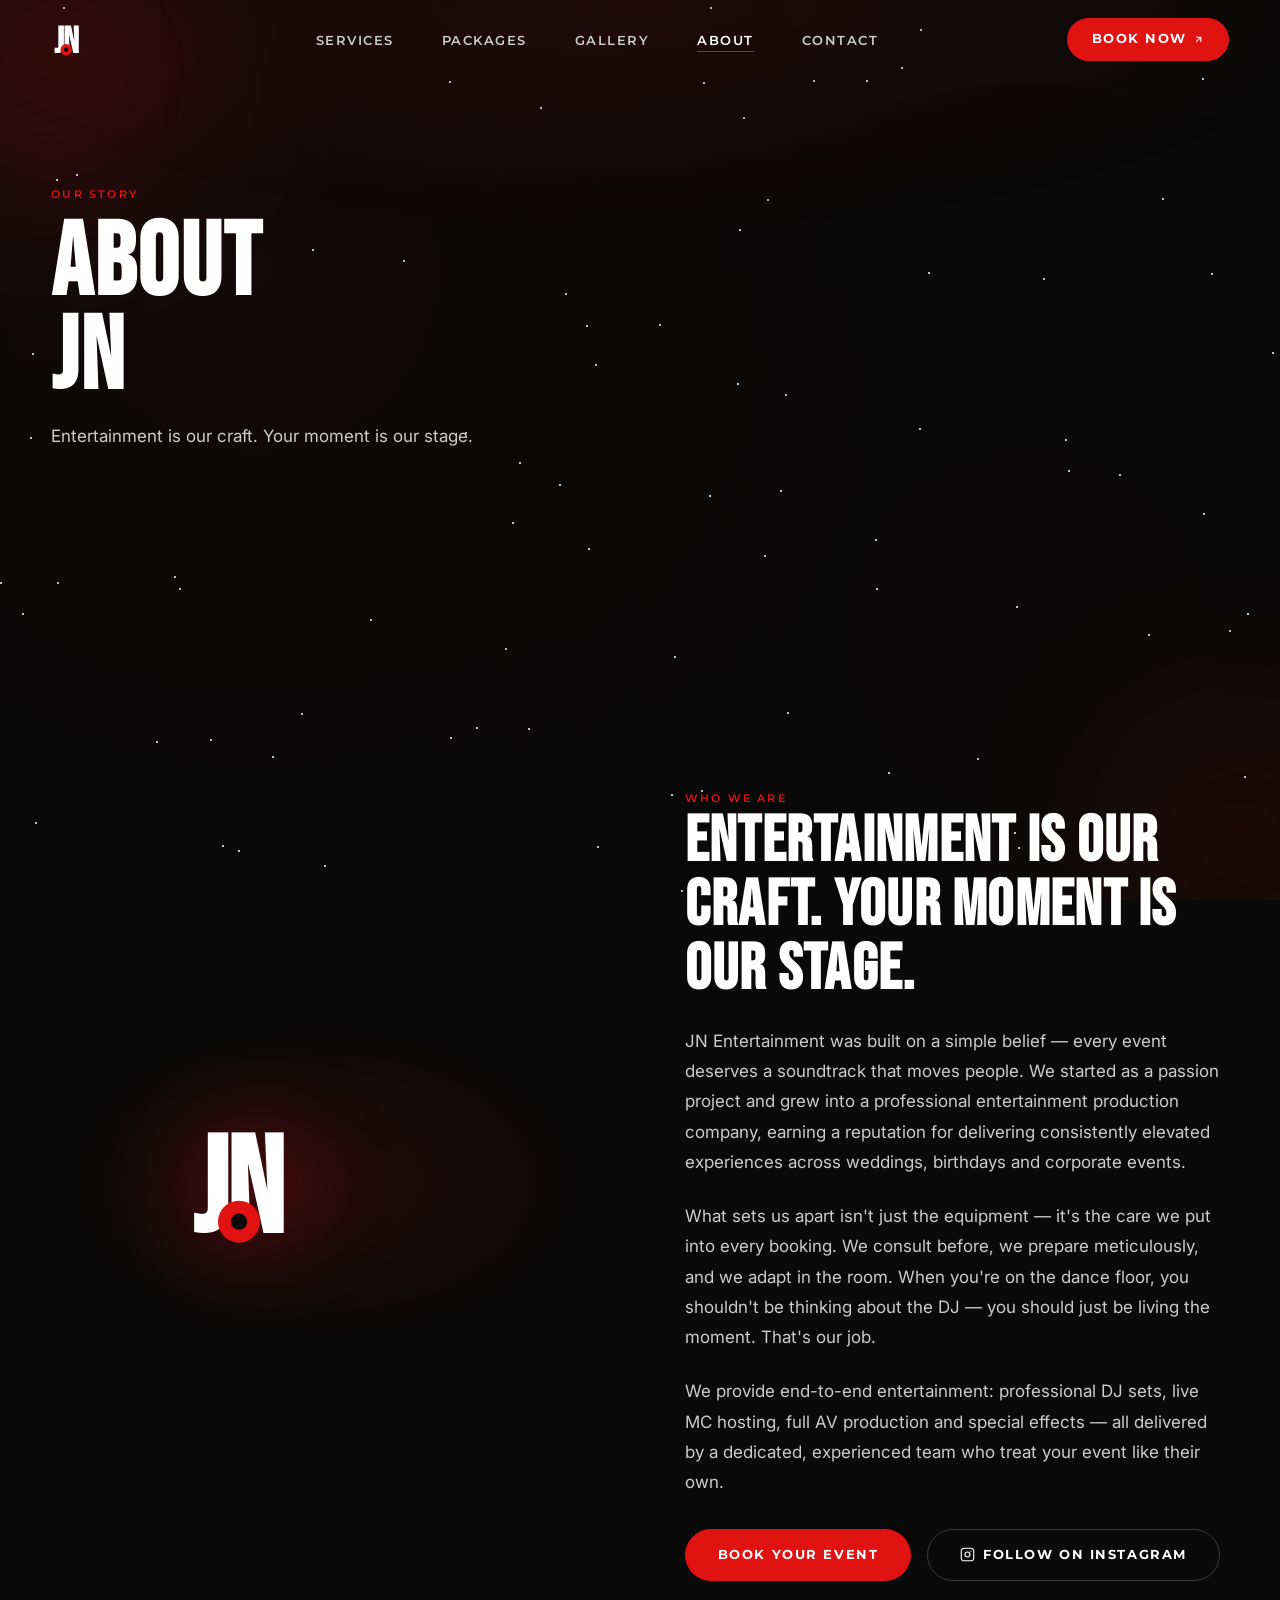
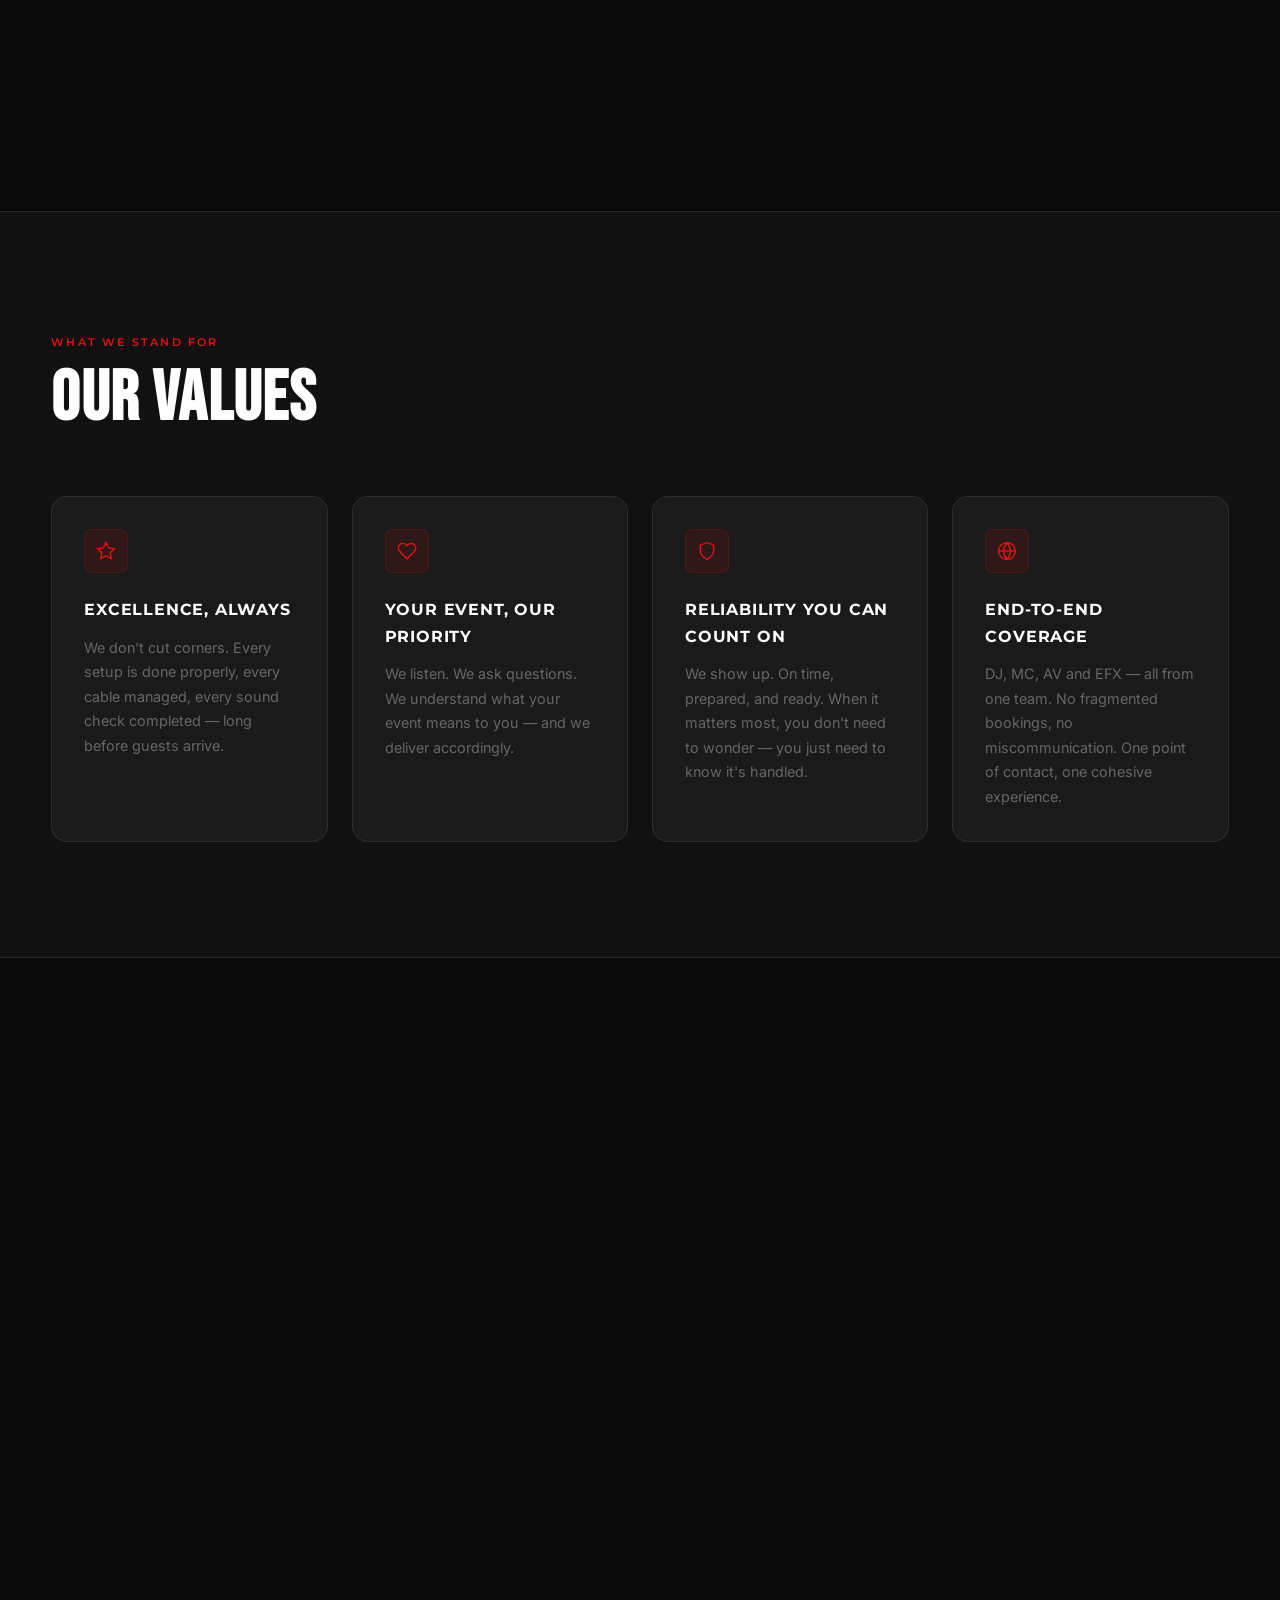
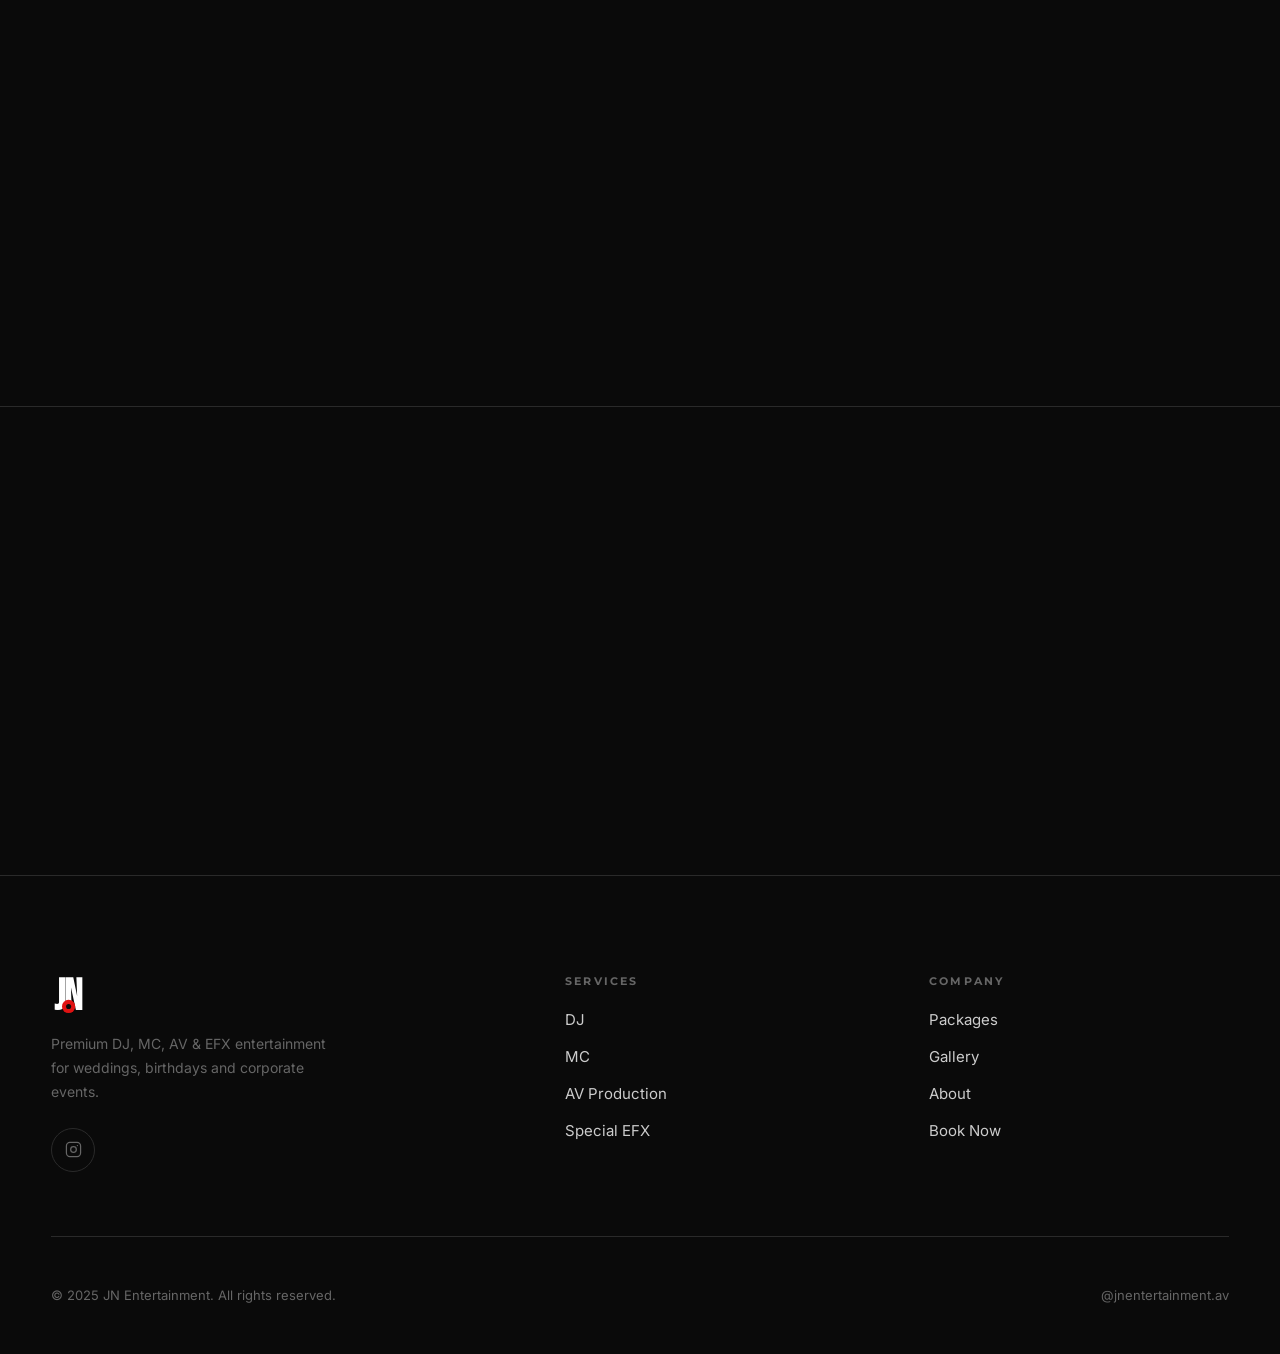
==== commit 9a5be69f: "Mobile performance: disable expensive GPU effects, lazy render sections, non-blocking fonts" ====
--- a/about.html
+++ b/about.html
@@ -7,7 +7,7 @@
   <meta name="description" content="JN Entertainment — our story, our craft, and why we do what we do. Premium event entertainment built on passion and precision.">
   <link rel="preconnect" href="https://fonts.googleapis.com">
   <link rel="preconnect" href="https://fonts.gstatic.com" crossorigin>
-  <link href="https://fonts.googleapis.com/css2?family=Bebas+Neue&family=Montserrat:wght@400;600;700;800&family=Inter:wght@400;500&display=swap" rel="stylesheet">
+  <link href="https://fonts.googleapis.com/css2?family=Bebas+Neue&family=Montserrat:wght@400;600;700;800&family=Inter:wght@400;500&display=swap" rel="stylesheet" media="print" onload="this.media='all'">
   <link rel="stylesheet" href="css/main.css">
   <style>
     /* ── Brand story ─────────────────────────────────────────── */
--- a/css/main.css
+++ b/css/main.css
@@ -30,8 +30,8 @@
   --sp-10: 128px;
 
   --section-py:    clamp(72px, 9vw, 130px);
-  --container-max: 1280px;
-  --container-px:  clamp(20px, 5vw, 80px);
+  --container-max: 1600px;
+  --container-px:  clamp(20px, 4vw, 60px);
 
   --ease-out:    cubic-bezier(0.23, 1, 0.32, 1);
   --ease-in-out: cubic-bezier(0.77, 0, 0.175, 1);
@@ -71,8 +71,119 @@
 input, textarea, select { font: inherit; color: inherit; }
 svg { display: block; }
 
+/* ── Aurora background ──────────────────────────────────────────── */
+#aurora-layer {
+  position: fixed;
+  inset: 0;
+  pointer-events: none;
+  z-index: 0;
+  overflow: hidden;
+}
+
+.aurora-pulse {
+  position: absolute;
+  inset: 0;
+  opacity: 0.3;
+  background-image:
+    radial-gradient(circle at 20% 30%, rgba(224,18,18,0.12) 0%, transparent 55%),
+    radial-gradient(circle at 80% 70%, rgba(120,10,10,0.08) 0%, transparent 55%);
+  animation: aurora-pulse 12s ease-in-out infinite;
+}
+
+@keyframes aurora-pulse {
+  0%, 100% { opacity: 0.3; transform: scale(1); }
+  50%       { opacity: 0.45; transform: scale(1.03); }
+}
+
+.aurora-blob {
+  position: absolute;
+  border-radius: 50%;
+  filter: blur(90px);
+  mix-blend-mode: screen;
+  will-change: transform;
+}
+
+.aurora-blob-1 {
+  width: clamp(140px, 18vw, 280px);
+  height: clamp(140px, 18vw, 280px);
+  top: -5%; left: -5%;
+  background: rgba(224, 18, 18, 0.28);
+  animation: blob1 30s ease-in-out infinite alternate;
+}
+
+.aurora-blob-2 {
+  width: clamp(120px, 16vw, 240px);
+  height: clamp(120px, 16vw, 240px);
+  bottom: -5%; right: -5%;
+  background: rgba(180, 10, 10, 0.22);
+  animation: blob2 40s ease-in-out infinite alternate;
+}
+
+.aurora-blob-3 { display: none; }
+
+@keyframes blob1 {
+  0%   { transform: translate(0px, 0px)   scale(1); }
+  33%  { transform: translate(60px,-30px) scale(1.15); }
+  66%  { transform: translate(-40px,50px) scale(0.9); }
+  100% { transform: translate(80px, 40px) scale(1.1); }
+}
+
+@keyframes blob2 {
+  0%   { transform: translate(0px, 0px)    scale(1); }
+  40%  { transform: translate(-80px,50px)  scale(1.2); }
+  70%  { transform: translate(50px,-60px)  scale(0.88); }
+  100% { transform: translate(-30px,30px)  scale(1.1); }
+}
+
+@keyframes blob3 {
+  0%   { transform: translate(0px, 0px)   scale(1)   rotate(0deg); }
+  50%  { transform: translate(100px,-20px) scale(0.95) rotate(180deg); }
+  100% { transform: translate(-60px,60px) scale(1.12) rotate(360deg); }
+}
+
+.aurora-stars {
+  position: absolute;
+  inset: 0;
+}
+
+.aurora-star {
+  position: absolute;
+  width: 2px; height: 2px;
+  border-radius: 50%;
+  background: white;
+  animation: star-twinkle var(--dur, 3s) ease-in-out infinite var(--delay, 0s);
+}
+
+@keyframes star-twinkle {
+  0%, 100% { opacity: 0; }
+  50%       { opacity: var(--peak, 0.6); }
+}
+
+/* On mobile: kill expensive GPU effects */
+@media (max-width: 767px) {
+  .aurora-blob {
+    filter: blur(40px);       /* cheaper than 90px */
+    mix-blend-mode: normal;   /* blend modes are GPU killers on mobile */
+    animation: none;          /* no movement on small screens */
+  }
+  .aurora-pulse { animation: none; }
+  .aurora-star  { display: none; } /* JS still creates them but hidden cheaply */
+}
+
+@media (prefers-reduced-motion: reduce) {
+  .aurora-pulse,
+  .aurora-blob,
+  .aurora-star { animation: none !important; }
+}
+
 /* ── Layout ────────────────────────────────────────────────────── */
+main, footer { position: relative; z-index: 1; }
+
+/* Skip rendering off-screen sections until near viewport */
+section { content-visibility: auto; contain-intrinsic-size: 0 600px; }
+
 .container {
+  width: 100%;
   max-width: var(--container-max);
   margin-inline: auto;
   padding-inline: var(--container-px);
@@ -197,6 +308,14 @@
   border-radius: var(--r-lg);
 }
 
+@media (max-width: 767px) {
+  .card-glass {
+    backdrop-filter: none;
+    -webkit-backdrop-filter: none;
+    background: rgba(255,255,255,0.06);
+  }
+}
+
 /* ── Navbar ─────────────────────────────────────────────────────── */
 #navbar {
   position: fixed;
@@ -210,10 +329,18 @@
 }
 
 #navbar.scrolled {
-  background: rgba(10,10,10,0.9);
+  background: rgba(10,10,10,0.96);
   backdrop-filter: blur(20px);
   -webkit-backdrop-filter: blur(20px);
   border-color: var(--c-border);
+}
+
+@media (max-width: 767px) {
+  #navbar.scrolled {
+    backdrop-filter: none;
+    -webkit-backdrop-filter: none;
+    background: rgba(10,10,10,0.98);
+  }
 }
 
 .nav-inner {
@@ -593,15 +720,102 @@
   transform: translateY(0);
 }
 
-/* ── Page transition overlay ────────────────────────────────────── */
+/* ── View Transitions API (Chrome/Edge/Safari 18+) ──────────────── */
+@view-transition { navigation: auto; }
+
+::view-transition-old(root) {
+  animation: vt-fade-out 220ms cubic-bezier(0.4,0,1,1) forwards;
+}
+
+::view-transition-new(root) {
+  animation: vt-fade-in 380ms cubic-bezier(0,0,0.2,1) forwards;
+}
+
+@keyframes vt-fade-out {
+  from { opacity: 1; transform: translateY(0); }
+  to   { opacity: 0; transform: translateY(-8px); }
+}
+
+@keyframes vt-fade-in {
+  from { opacity: 0; transform: translateY(10px); }
+  to   { opacity: 1; transform: translateY(0); }
+}
+
+/* ── Fallback loader (non-supporting browsers) ───────────────────── */
 #page-overlay {
   position: fixed;
   inset: 0;
   z-index: 200;
   background: var(--c-bg);
-  transform: translateY(100%);
   pointer-events: none;
-  will-change: transform;
+  opacity: 1;
+  display: flex;
+  flex-direction: column;
+  align-items: center;
+  justify-content: center;
+  gap: 20px;
+  transition: opacity 500ms cubic-bezier(0.23,1,0.32,1);
+}
+
+#page-overlay.is-hidden { opacity: 0; }
+
+/* Hide overlay entirely when view transitions are supported */
+@supports (view-transition-name: none) {
+  #page-overlay { display: none !important; }
+}
+
+.pt-logo-text {
+  font-family: var(--font-display);
+  font-size: clamp(5rem, 12vw, 10rem);
+  letter-spacing: 0.06em;
+  color: var(--c-white);
+  line-height: 1;
+  opacity: 0;
+  transform: translateY(12px);
+  transition:
+    opacity   380ms cubic-bezier(0.23,1,0.32,1),
+    transform 380ms cubic-bezier(0.23,1,0.32,1);
+}
+
+.pt-logo-text .accent { color: var(--c-primary); }
+.pt-logo-text.visible { opacity: 1; transform: translateY(0); }
+
+.pt-loader {
+  width: 40px;
+  height: 2px;
+  background: rgba(255,255,255,0.1);
+  border-radius: 2px;
+  overflow: hidden;
+  opacity: 0;
+  transition: opacity 200ms ease;
+}
+
+.pt-loader.visible { opacity: 1; }
+
+.pt-loader-bar {
+  height: 100%;
+  width: 0%;
+  background: var(--c-primary);
+  border-radius: 2px;
+  transition: width 360ms cubic-bezier(0.23,1,0.32,1);
+}
+
+.pt-loader-bar.full { width: 100%; }
+
+/* Page content entrance for fallback */
+main {
+  opacity: 0;
+  transform: translateY(12px);
+  transition:
+    opacity   600ms cubic-bezier(0.23,1,0.32,1) 80ms,
+    transform 600ms cubic-bezier(0.23,1,0.32,1) 80ms;
+}
+
+main.page-ready { opacity: 1; transform: translateY(0); }
+
+/* When view transitions are active, main is always visible */
+@supports (view-transition-name: none) {
+  main { opacity: 1; transform: none; transition: none; }
 }
 
 /* ── Accessibility ──────────────────────────────────────────────── */
@@ -619,6 +833,65 @@
   clip: rect(0,0,0,0);
   white-space: nowrap;
   border-width: 0;
+}
+
+/* ── Responsive overrides ───────────────────────────────────────── */
+@media (max-width: 479px) {
+  /* Typography scale-down on very small screens */
+  .section-title { font-size: clamp(2rem, 8vw, 2.75rem); }
+  .section-sub   { font-size: 0.9375rem; }
+
+  /* Buttons full-width on tiny screens */
+  .btn-group { flex-direction: column; align-items: stretch; }
+  .btn-group .btn { width: 100%; text-align: center; justify-content: center; }
+
+  /* Package tab buttons wrap */
+  .pkg-tabs { flex-wrap: wrap; }
+  .pkg-tab  { flex: 1 1 auto; text-align: center; }
+
+  /* Contact form rows collapse to single col */
+  .form-row { grid-template-columns: 1fr !important; }
+
+  /* Ticker text smaller */
+  .ticker-item { font-size: 0.7rem; }
+}
+
+@media (max-width: 767px) {
+  /* Hide vinyl disc on small screens to avoid layout bleed */
+  .hero-vinyl { display: none; }
+
+  /* Hero text breathes with full width */
+  .hero-sub { max-width: 100%; }
+
+  /* Stats always 2-col on mobile */
+  .stats-grid { grid-template-columns: repeat(2, 1fr); }
+
+  /* Service cards full width below 640 handled by grid; ensure readable text */
+  .svc-icon { width: 40px; height: 40px; }
+
+  /* Pull quote strip — smaller font */
+  .pull-quote-text { font-size: clamp(1.35rem, 4.5vw, 2rem) !important; }
+
+  /* CTA strip text stack */
+  .cta-strip-inner { flex-direction: column; text-align: center; align-items: center; gap: 24px; }
+
+  /* Footer brand blurb shorter */
+  .footer-brand { max-width: 100%; }
+
+  /* Page hero (inner pages) smaller heading */
+  .page-hero-title { font-size: clamp(2.5rem, 10vw, 4.5rem) !important; }
+}
+
+@media (min-width: 480px) and (max-width: 767px) {
+  /* 2-col service cards on medium-small */
+  .services-grid { grid-template-columns: repeat(2, 1fr); }
+}
+
+@media (min-width: 768px) and (max-width: 1023px) {
+  /* Tablet: 2-col services, keep events 2-col */
+  .services-grid { grid-template-columns: repeat(2, 1fr); }
+  .events-grid   { grid-template-columns: repeat(2, 1fr); }
+  .pkg-grid      { grid-template-columns: repeat(2, 1fr); }
 }
 
 /* ── prefers-reduced-motion ─────────────────────────────────────── */
